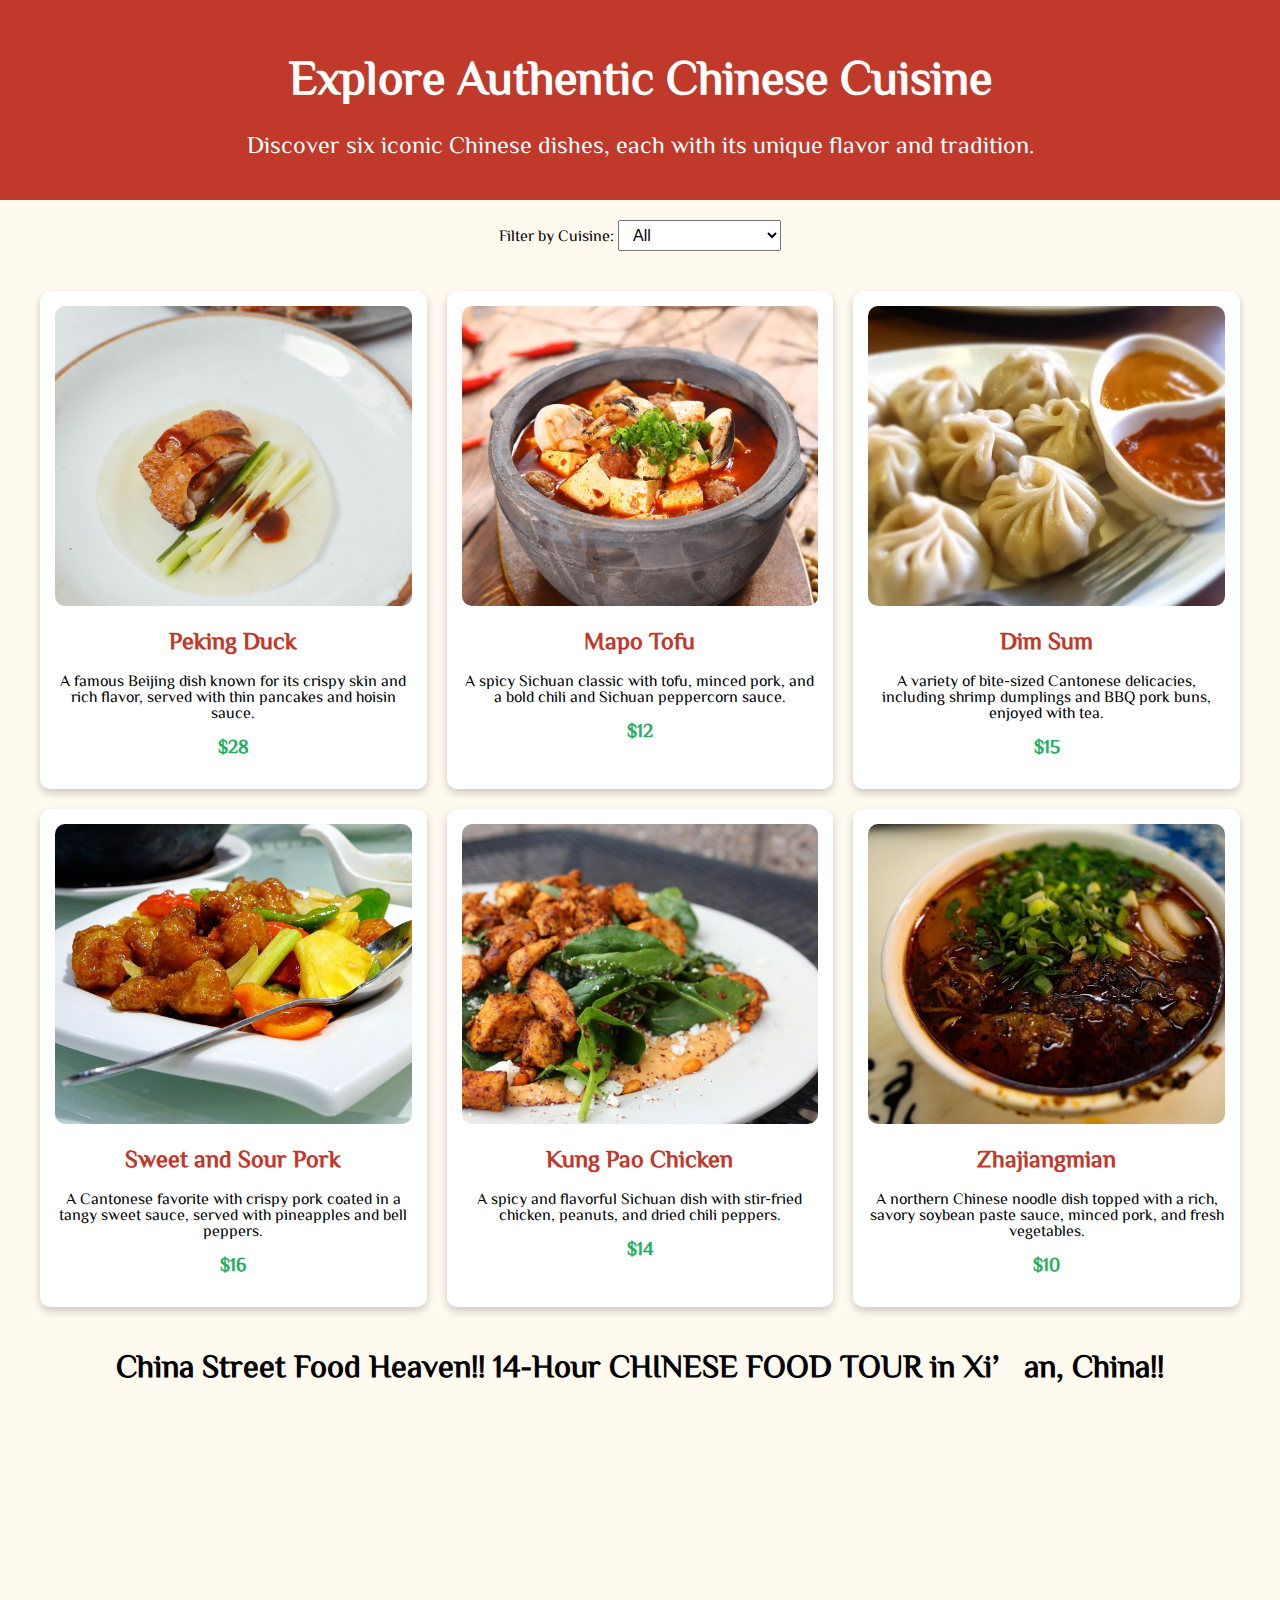
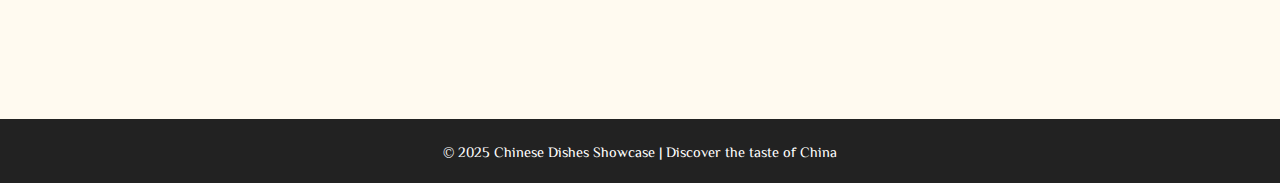
==== index.html @ b5b89d6f "Rename 6dishes.html to index.html" ====
<!DOCTYPE html>
<html lang="en">

<head>
    <meta charset="UTF-8">
    <meta name="viewport" content="width=device-width, initial-scale=1.0">
    <title>Chinese Cuisine Showcase</title>
    <link rel="stylesheet" href="6dishes.css">
    <link rel="preconnect" href="https://fonts.googleapis.com">
    <link href="https://fonts.googleapis.com/css2?family=ZCOOL+XiaoWei&display=swap" rel="stylesheet">
</head>

<body>

    <header>
        <h1>Explore Authentic Chinese Cuisine</h1>
        <p>Discover six iconic Chinese dishes, each with its unique flavor and tradition.</p>
    </header>

    <!-- Category Filter -->
    <div class="filter-container">
        <label for="category">Filter by Cuisine:</label>
        <select id="category" onchange="filterDishes()">
            <option value="all">All</option>
            <option value="Sichuan">Sichuan</option>
            <option value="Cantonese">Cantonese</option>
            <option value="Northern Cuisine">Northern Cuisine</option>
        </select>
    </div>

    <!-- Dish Display--> 
    
    <main class="grid-container"> <!--Peking Duck--> 
        <div class="dish" data-category="Northern Cuisine">
            <img src="assets/pexels-polina-tankilevitch-5848604.jpg" alt="Peking Duck">
            <h2>Peking Duck</h2>
            <p>A famous Beijing dish known for its crispy skin and rich flavor, served with thin pancakes and hoisin
                sauce.</p>
            <p class="price">$28</p>
        </div>

        <div class="dish" data-category="Sichuan"> <!--Mapo Tofu-->
            <img src="assets/tofu-2629785_1280.jpg" alt="Mapo Tofu">
            <h2>Mapo Tofu</h2>
            <p>A spicy Sichuan classic with tofu, minced pork, and a bold chili and Sichuan peppercorn sauce.</p>
            <p class="price">$12</p>
        </div>

        <div class="dish" data-category="Cantonese"><!--Dim Sum-->
            <img src="assets/dumplings-5700255_1280.jpg" alt="Dim Sum">
            <h2>Dim Sum</h2>
            <p>A variety of bite-sized Cantonese delicacies, including shrimp dumplings and BBQ pork buns, enjoyed with
                tea.</p>
            <p class="price">$15</p>
        </div>

        <div class="dish" data-category="Cantonese"><!--Sweet and Sour Pork-->
            <img src="assets/sweet-and-sour-pork-1264563_1280.jpg" alt="Sweet and Sour Pork">
            <h2>Sweet and Sour Pork</h2>
            <p>A Cantonese favorite with crispy pork coated in a tangy sweet sauce, served with pineapples and bell
                peppers.</p>
            <p class="price">$16</p>
        </div>

        <div class="dish" data-category="Sichuan"><!--Kung Pao Chicken-->
            <img src="assets/pexels-sydney-troxell-223521-718742.jpg" alt="Kung Pao Chicken">
            <h2>Kung Pao Chicken</h2>
            <p>A spicy and flavorful Sichuan dish with stir-fried chicken, peanuts, and dried chili peppers.</p>
            <p class="price">$14</p>
        </div>

        <div class="dish" data-category="Northern Cuisine"><!--Zhajiangmian-->
            <img src="assets/noodle-6896277_1280.jpg" alt="Zhajiangmian">
            <h2>Zhajiangmian</h2>
            <p>A northern Chinese noodle dish topped with a rich, savory soybean paste sauce, minced pork, and fresh
                vegetables.</p>
            <p class="price">$10</p>
        </div>
    </main>

    <!-- Video Section -->
     <h1>China Street Food Heaven!! 14-Hour CHINESE FOOD TOUR in Xi’an, China!!</h1>
     <iframe width="560" height="315" 
     src="https://www.youtube.com/embed/R4x9QJBfhXg" 
     title="China Street Food Heaven!! 14-Hour CHINESE FOOD TOUR in Xi’an, China!!" 
     frameborder="0" 
     allowfullscreen>
</iframe>


    <footer>
        <p>&copy; 2025 Chinese Dishes Showcase | Discover the taste of China</p>
    </footer>

    <script src="6dishes.js"></script>

</body>

</html>
---- 6dishes.css ----
body {
    font-family: 'ZCOOL XiaoWei', serif; /* Font */
    margin: 0;
    padding: 0;
    background-color: #fffaf0;
    text-align: center;
}

/* Header */
header {
    background-color: #c0392b;
    color: white;
    padding: 20px;
    font-size: 1.5em;
}

/* Filter */
.filter-container {
    margin: 20px;
}

select {
    padding: 5px 10px;
    font-size: 16px;
}

/* Layout */
.grid-container {
    display: grid;
    grid-template-columns: repeat(auto-fit, minmax(300px, 1fr));
    gap: 20px;
    padding: 20px;
    max-width: 1200px;
    margin: auto;
}

/* Dish Cards */
.dish {
    background: white;
    border-radius: 10px;
    box-shadow: 0 4px 8px rgba(0, 0, 0, 0.2);
    padding: 15px;
    transition: transform 0.3s ease-in-out;
}

.dish:hover {
    transform: scale(1.05);
}

.dish img {
    width: 100%;
    border-radius: 10px;
    height: 300px; 
    object-fit: cover;
}




h2 {
    color: #c0392b;
}

/* Price */
.price {
    font-size: 1.2em;
    font-weight: bold;
    color: #27ae60;
    margin-top: 10px;
}

/* Video*/
.video-section {
    margin: 30px auto;
    max-width: 800px;
    text-align: center;
}

.video-section iframe {
    width: 100%;
    max-width: 560px;
    height: 315px;
    border-radius: 10px;
}

/* Footer */
footer {
    background-color: #222;
    color: white;
    padding: 10px;
    font-size: 0.9em;
}

/* Responsive */

@media screen and (max-width: 600px) {
    .video-section iframe {
        height: 250px;              /* Change video height size on small screens */
    }
}

@media screen and (max-width: 768px) {
    .grid-container {
        grid-template-columns: 1fr; /* Change to single column on small screens */
    }
}

@media screen and (min-width: 1200px) {
    .grid-container {
        grid-template-columns: repeat(3, 1fr); /* 3-column layout on large screens */
    }
}
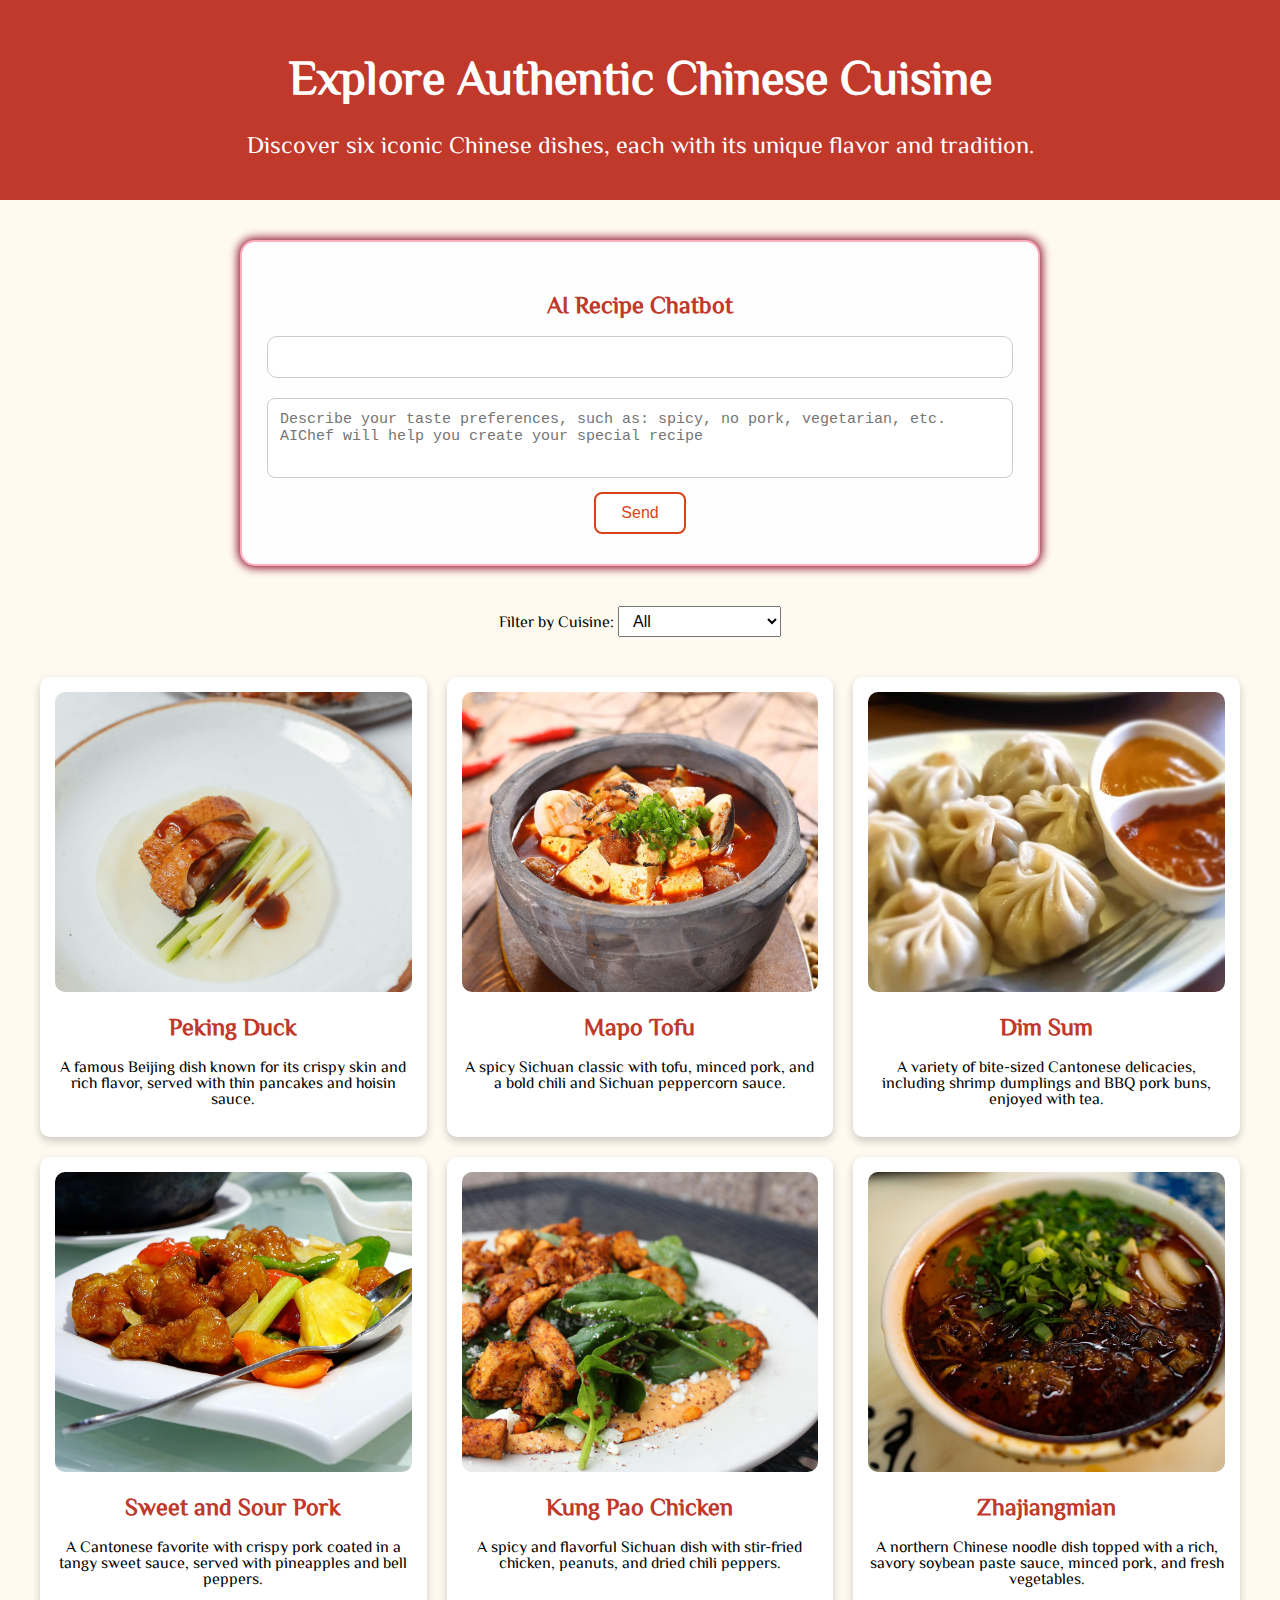
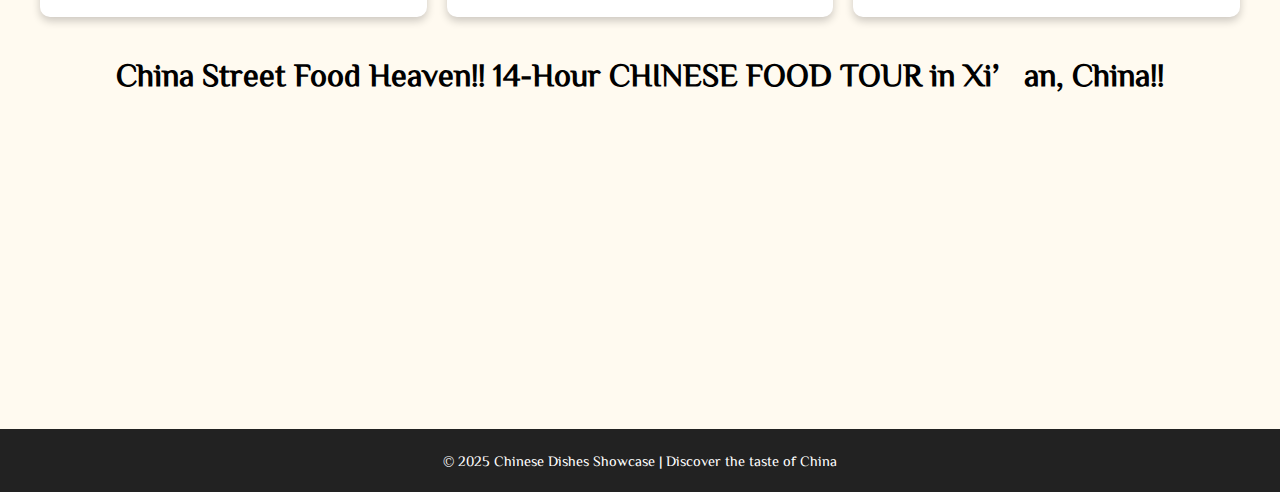
==== commit b5f23e46: "Add Chatbot Api" ====
--- a/index.html
+++ b/index.html
@@ -7,6 +7,7 @@
     <title>Chinese Cuisine Showcase</title>
     <link rel="stylesheet" href="6dishes.css">
     <link rel="preconnect" href="https://fonts.googleapis.com">
+    <link href="https://fonts.googleapis.com/css2?family=Inter:wght@400;600&display=swap" rel="stylesheet">
     <link href="https://fonts.googleapis.com/css2?family=ZCOOL+XiaoWei&display=swap" rel="stylesheet">
 </head>
 
@@ -16,7 +17,14 @@
         <h1>Explore Authentic Chinese Cuisine</h1>
         <p>Discover six iconic Chinese dishes, each with its unique flavor and tradition.</p>
     </header>
-
+<!--AI Chatrobot -->
+    <div class="chat-container">
+        <h2>AI Recipe Chatbot</h2>
+        <div id="chat-log"></div>
+        <textarea id="user-input" placeholder="Describe your taste preferences, such as: spicy, no pork, vegetarian, etc. AIChef will help you create your special recipe"></textarea>
+        <button id="send-btn">Send</button>
+      </div>
+      
     <!-- Category Filter -->
     <div class="filter-container">
         <label for="category">Filter by Cuisine:</label>
@@ -36,14 +44,13 @@
             <h2>Peking Duck</h2>
             <p>A famous Beijing dish known for its crispy skin and rich flavor, served with thin pancakes and hoisin
                 sauce.</p>
-            <p class="price">$28</p>
         </div>
 
         <div class="dish" data-category="Sichuan"> <!--Mapo Tofu-->
             <img src="assets/tofu-2629785_1280.jpg" alt="Mapo Tofu">
             <h2>Mapo Tofu</h2>
             <p>A spicy Sichuan classic with tofu, minced pork, and a bold chili and Sichuan peppercorn sauce.</p>
-            <p class="price">$12</p>
+        
         </div>
 
         <div class="dish" data-category="Cantonese"><!--Dim Sum-->
@@ -51,7 +58,7 @@
             <h2>Dim Sum</h2>
             <p>A variety of bite-sized Cantonese delicacies, including shrimp dumplings and BBQ pork buns, enjoyed with
                 tea.</p>
-            <p class="price">$15</p>
+        
         </div>
 
         <div class="dish" data-category="Cantonese"><!--Sweet and Sour Pork-->
@@ -59,14 +66,14 @@
             <h2>Sweet and Sour Pork</h2>
             <p>A Cantonese favorite with crispy pork coated in a tangy sweet sauce, served with pineapples and bell
                 peppers.</p>
-            <p class="price">$16</p>
+      
         </div>
 
         <div class="dish" data-category="Sichuan"><!--Kung Pao Chicken-->
             <img src="assets/pexels-sydney-troxell-223521-718742.jpg" alt="Kung Pao Chicken">
             <h2>Kung Pao Chicken</h2>
             <p>A spicy and flavorful Sichuan dish with stir-fried chicken, peanuts, and dried chili peppers.</p>
-            <p class="price">$14</p>
+        
         </div>
 
         <div class="dish" data-category="Northern Cuisine"><!--Zhajiangmian-->
@@ -74,7 +81,7 @@
             <h2>Zhajiangmian</h2>
             <p>A northern Chinese noodle dish topped with a rich, savory soybean paste sauce, minced pork, and fresh
                 vegetables.</p>
-            <p class="price">$10</p>
+          
         </div>
     </main>
 
--- a/6dishes.css
+++ b/6dishes.css
@@ -1,12 +1,11 @@
 body {
-    font-family: 'ZCOOL XiaoWei', serif; /* Font */
+    font-family: 'ZCOOL XiaoWei', serif;
     margin: 0;
     padding: 0;
     background-color: #fffaf0;
     text-align: center;
 }
 
-/* Header */
 header {
     background-color: #c0392b;
     color: white;
@@ -14,7 +13,94 @@
     font-size: 1.5em;
 }
 
-/* Filter */
+.chat-container {
+    width: 90%;
+    max-width: 800px;
+    margin: 40px auto;
+    padding: 30px 25px;
+    border-radius: 15px;
+    background-color: #fefefe;
+    box-shadow: 0 4px 12px rgba(0, 0, 0, 0.08);
+    box-sizing: border-box;
+    border: 2px solid #ffafbf;
+    box-shadow: 0 0 10px 2px #8a0d26;
+
+}
+
+#chat-log {
+    width: 100%;
+    background-color: #fff;
+    border: 1px solid #ccc;
+    border-radius: 10px;
+    padding: 20px;
+    max-height: 400px;
+    overflow-y: auto;           
+    margin-bottom: 20px;
+    line-height: 1.7;
+    font-size: 16px;
+    box-sizing: border-box;
+    display: flex;
+    flex-direction: column;
+    gap: 10px;
+  }
+  
+
+#user-input {
+    width: 100%;
+    height: 80px;
+    padding: 12px;
+    font-size: 15px;
+    border: 1px solid #ccc;
+    border-radius: 8px;
+    resize: none;
+    margin-bottom: 12px;
+    box-sizing: border-box;
+}
+
+#send-btn {
+    display: block;
+    margin: 0 auto;
+    padding: 10px 25px;
+    font-size: 16px;
+    border: 2px solid #d84315;
+    background-color: white;
+    color: #d84315;
+    border-radius: 8px;
+    cursor: pointer;
+    transition: all 0.2s ease;
+}
+
+#send-btn:hover {
+    background-color: #d84315;
+    color: white;
+}
+
+.user-msg {
+    background-color: #e3f2fd;
+    color: #1a73e8;
+    text-align: right;
+    padding: 12px 16px;
+    margin: 10px 0;
+    border-radius: 16px 16px 0 16px;
+    max-width: 70%;
+    margin-left: auto;
+    font-size: 15px;
+    box-shadow: 0 1px 4px rgba(0, 0, 0, 0.08);
+}
+
+.ai-msg {
+    color: #d84315;
+    background-color: #fff3e0;
+    font-weight: 500;
+    text-align: left;
+    padding: 12px 16px;
+    margin: 10px 0;
+    border-radius: 16px 16px 16px 0;
+    margin-right: 20%;
+    box-shadow: 0 1px 4px rgba(0, 0, 0, 0.08);
+}
+
+
 .filter-container {
     margin: 20px;
 }
@@ -24,7 +110,6 @@
     font-size: 16px;
 }
 
-/* Layout */
 .grid-container {
     display: grid;
     grid-template-columns: repeat(auto-fit, minmax(300px, 1fr));
@@ -34,7 +119,7 @@
     margin: auto;
 }
 
-/* Dish Cards */
+
 .dish {
     background: white;
     border-radius: 10px;
@@ -50,7 +135,7 @@
 .dish img {
     width: 100%;
     border-radius: 10px;
-    height: 300px; 
+    height: 300px;
     object-fit: cover;
 }
 
@@ -61,15 +146,9 @@
     color: #c0392b;
 }
 
-/* Price */
-.price {
-    font-size: 1.2em;
-    font-weight: bold;
-    color: #27ae60;
-    margin-top: 10px;
-}
-
-/* Video*/
+
+
+
 .video-section {
     margin: 30px auto;
     max-width: 800px;
@@ -83,7 +162,7 @@
     border-radius: 10px;
 }
 
-/* Footer */
+
 footer {
     background-color: #222;
     color: white;
@@ -91,22 +170,46 @@
     font-size: 0.9em;
 }
 
-/* Responsive */
+
 
 @media screen and (max-width: 600px) {
     .video-section iframe {
-        height: 250px;              /* Change video height size on small screens */
+        height: 250px;
+      
     }
 }
 
 @media screen and (max-width: 768px) {
     .grid-container {
-        grid-template-columns: 1fr; /* Change to single column on small screens */
+        grid-template-columns: 1fr;
+        
     }
 }
 
 @media screen and (min-width: 1200px) {
     .grid-container {
-        grid-template-columns: repeat(3, 1fr); /* 3-column layout on large screens */
+        grid-template-columns: repeat(3, 1fr);
+      
+    }
+}
+
+@media (max-width: 480px) {
+    .chat-container {
+        padding: 16px;
+        border-width: 1px;
+    }
+
+    #chat-log {
+        font-size: 15px;
+        max-height: 300px;
+    }
+
+    #user-input {
+        height: 70px;
+    }
+
+    #send-btn {
+        width: 100%;
+        font-size: 15px;
     }
 }